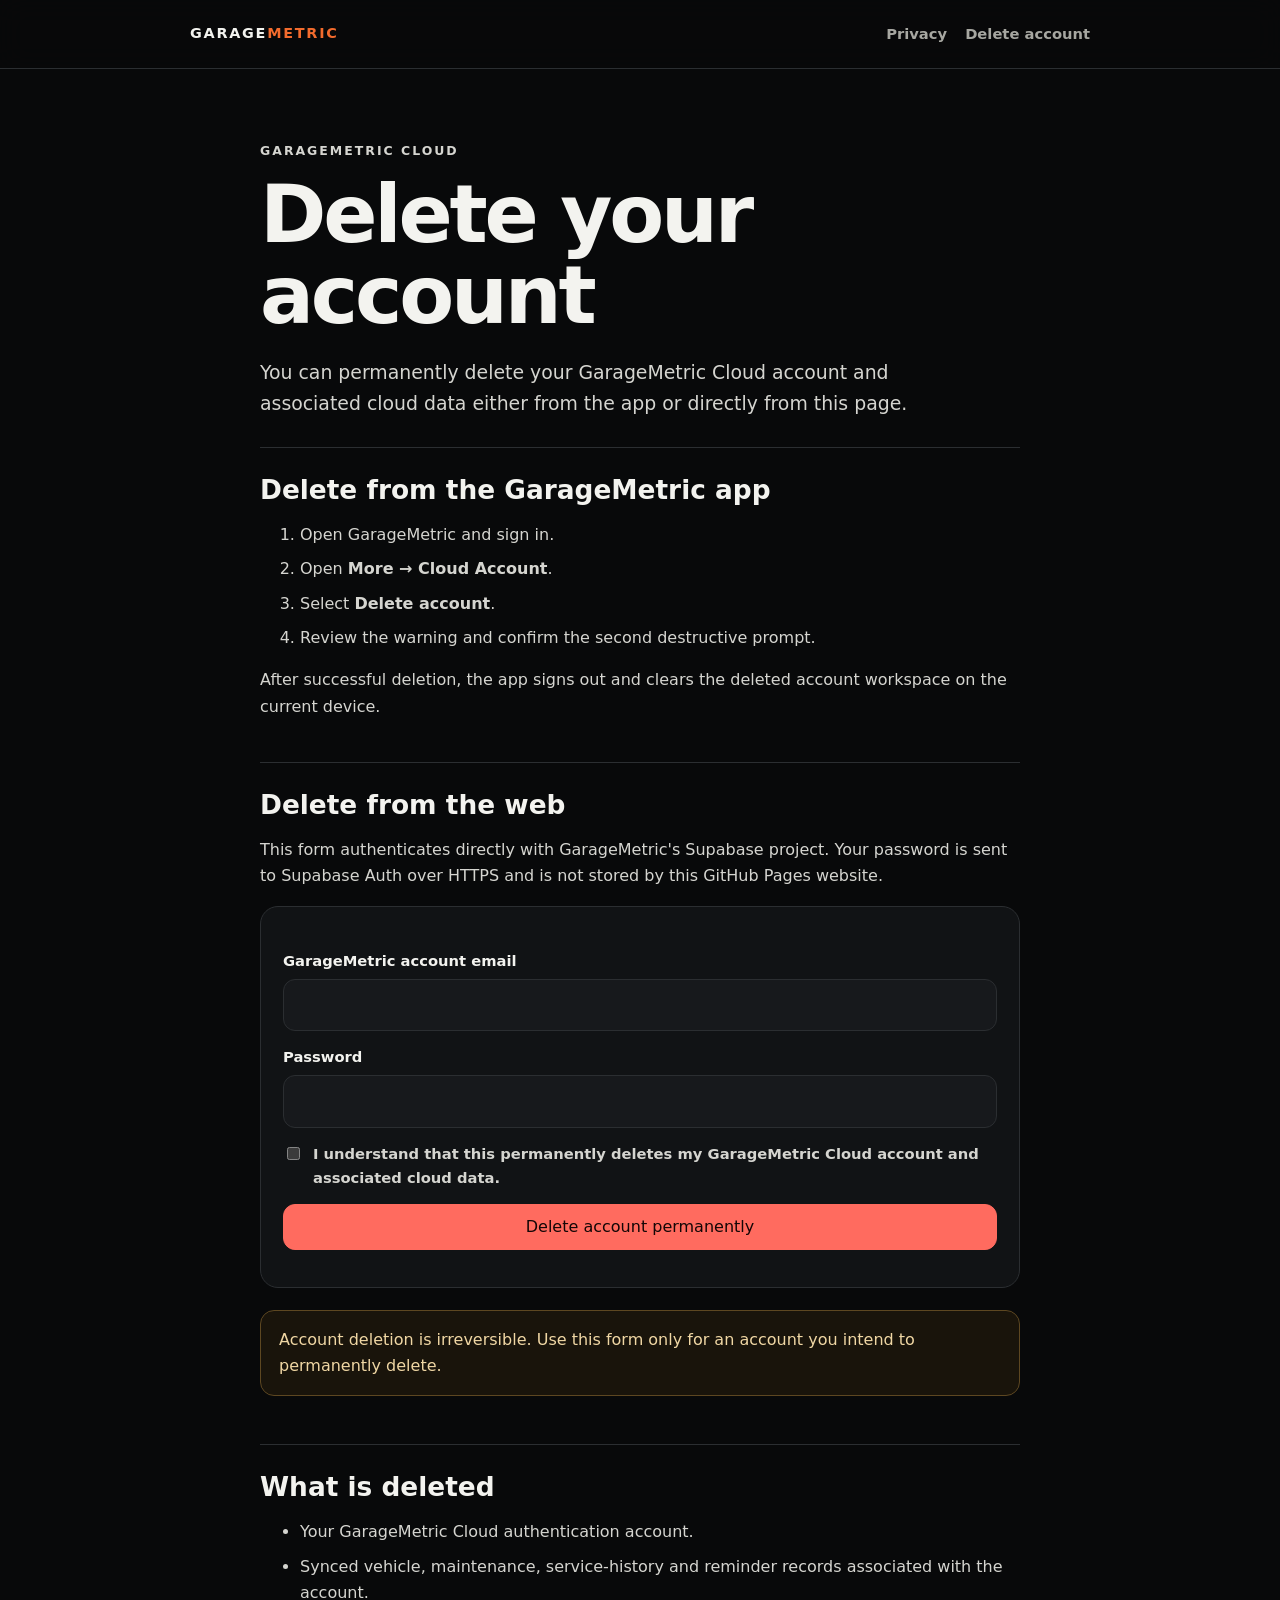
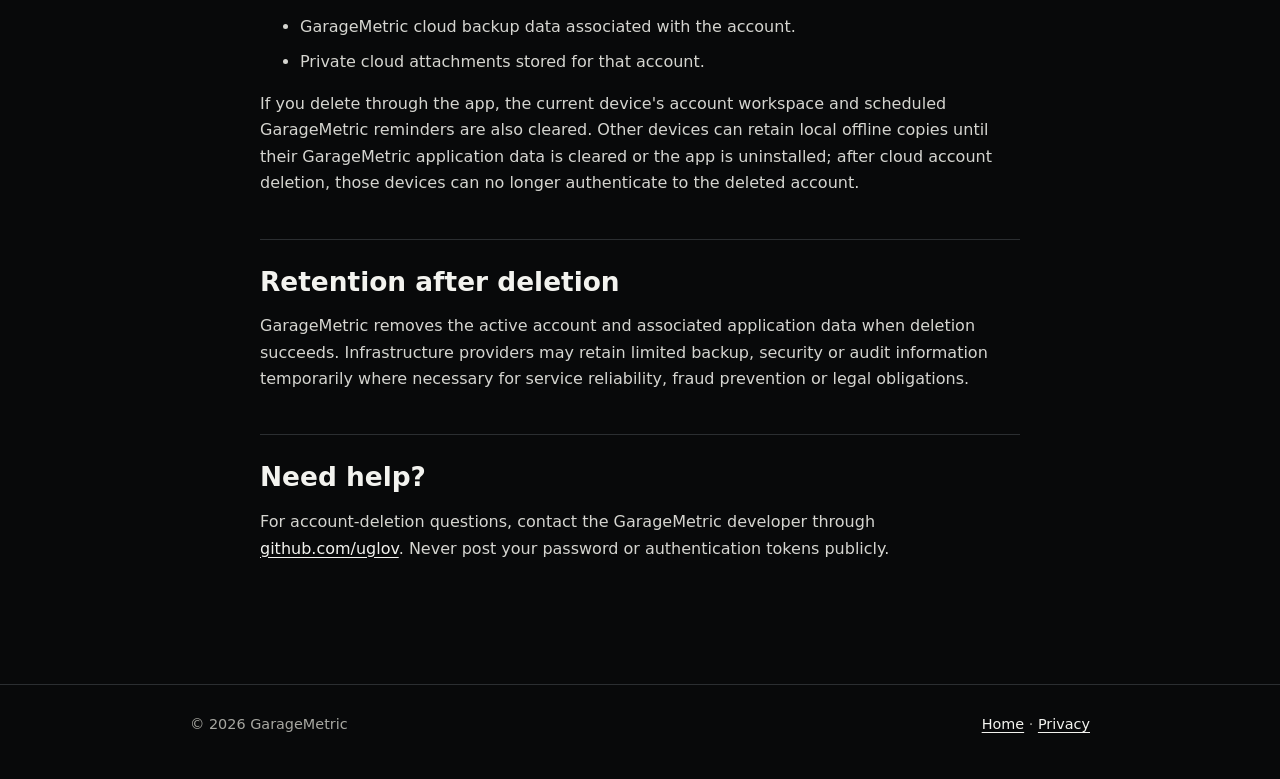
==== delete-account/index.html @ b531b298 "feat: add web account deletion flow" ====
<!doctype html>
<html lang="en">
<head>
  <meta charset="utf-8">
  <meta name="viewport" content="width=device-width,initial-scale=1">
  <meta name="description" content="Delete a GarageMetric account and associated cloud data.">
  <title>Delete Account · GarageMetric</title>
  <link rel="stylesheet" href="../styles.css">
</head>
<body>
<header class="site-header">
  <div class="shell nav">
    <a class="brand" href="../">GARAGE<span>METRIC</span></a>
    <nav class="nav-links" aria-label="Main navigation">
      <a href="../privacy/">Privacy</a>
      <a href="./">Delete account</a>
    </nav>
  </div>
</header>
<main>
  <div class="shell prose">
    <p class="kicker">GARAGEMETRIC CLOUD</p>
    <h1>Delete your account</h1>
    <p class="lead">
      You can permanently delete your GarageMetric Cloud account and associated
      cloud data either from the app or directly from this page.
    </p>

    <section>
      <h2>Delete from the GarageMetric app</h2>
      <ol>
        <li>Open GarageMetric and sign in.</li>
        <li>Open <strong>More → Cloud Account</strong>.</li>
        <li>Select <strong>Delete account</strong>.</li>
        <li>Review the warning and confirm the second destructive prompt.</li>
      </ol>
      <p>
        After successful deletion, the app signs out and clears the deleted
        account workspace on the current device.
      </p>
    </section>

    <section>
      <h2>Delete from the web</h2>
      <p>
        This form authenticates directly with GarageMetric's Supabase project.
        Your password is sent to Supabase Auth over HTTPS and is not stored by
        this GitHub Pages website.
      </p>

      <div class="card">
        <form id="delete-form" class="form">
          <label>
            GarageMetric account email
            <input id="email" type="email" autocomplete="username" required>
          </label>
          <label>
            Password
            <input id="password" type="password" autocomplete="current-password" required>
          </label>
          <label class="check">
            <input id="confirm" type="checkbox" required>
            <span>I understand that this permanently deletes my GarageMetric Cloud account and associated cloud data.</span>
          </label>
          <button id="delete-button" class="button danger" type="submit">Delete account permanently</button>
        </form>
        <p id="status" class="meta" role="status" aria-live="polite"></p>
      </div>

      <div class="notice">
        Account deletion is irreversible. Use this form only for an account you
        intend to permanently delete.
      </div>
    </section>

    <section>
      <h2>What is deleted</h2>
      <ul>
        <li>Your GarageMetric Cloud authentication account.</li>
        <li>Synced vehicle, maintenance, service-history and reminder records associated with the account.</li>
        <li>GarageMetric cloud backup data associated with the account.</li>
        <li>Private cloud attachments stored for that account.</li>
      </ul>
      <p>
        If you delete through the app, the current device's account workspace
        and scheduled GarageMetric reminders are also cleared. Other devices
        can retain local offline copies until their GarageMetric application
        data is cleared or the app is uninstalled; after cloud account deletion,
        those devices can no longer authenticate to the deleted account.
      </p>
    </section>

    <section>
      <h2>Retention after deletion</h2>
      <p>
        GarageMetric removes the active account and associated application data
        when deletion succeeds. Infrastructure providers may retain limited
        backup, security or audit information temporarily where necessary for
        service reliability, fraud prevention or legal obligations.
      </p>
    </section>

    <section>
      <h2>Need help?</h2>
      <p>
        For account-deletion questions, contact the GarageMetric developer
        through <a href="https://github.com/uglov" rel="noopener">github.com/uglov</a>.
        Never post your password or authentication tokens publicly.
      </p>
    </section>
  </div>
</main>
<footer class="footer">
  <div class="shell footer-row">
    <span>© 2026 GarageMetric</span>
    <span><a href="../">Home</a> · <a href="../privacy/">Privacy</a></span>
  </div>
</footer>

<script type="module">
  import { createClient } from 'https://esm.sh/@supabase/supabase-js@2';

  const supabase = createClient(
    'https://bjilhaqxdiahhsifgjwq.supabase.co',
    'sb_publishable_UfRLtL2JNu8vcKuX-IXF0g_2H0YJZNK',
    {
      auth: {
        persistSession: false,
        autoRefreshToken: false,
        detectSessionInUrl: false,
      },
    },
  );

  const form = document.getElementById('delete-form');
  const email = document.getElementById('email');
  const password = document.getElementById('password');
  const confirm = document.getElementById('confirm');
  const button = document.getElementById('delete-button');
  const status = document.getElementById('status');

  function show(message, kind='meta') {
    status.className = kind;
    status.textContent = message;
  }

  form.addEventListener('submit', async event => {
    event.preventDefault();
    if (!confirm.checked) return;

    button.disabled = true;
    show('Authenticating and deleting your account…');

    try {
      const { error: signInError } = await supabase.auth.signInWithPassword({
        email: email.value.trim(),
        password: password.value,
      });

      if (signInError) {
        throw new Error('Could not authenticate this GarageMetric account. Check the email and password.');
      }

      const { data, error } = await supabase.functions.invoke('delete-account', {
        body: { confirm: true },
      });

      if (error || !data || data.deleted !== true) {
        throw new Error('Account deletion could not be completed. Please try again.');
      }

      try {
        await supabase.auth.signOut({ scope: 'local' });
      } catch {}

      form.reset();
      form.hidden = true;
      show('Your GarageMetric Cloud account and associated cloud data were deleted.', 'success');
    } catch (error) {
      show(error instanceof Error ? error.message : String(error), 'error');
      button.disabled = false;
    }
  });
</script>
</body>
</html>
---- styles.css ----
:root{
  color-scheme:dark;
  --bg:#08090a;--surface:#111315;--surface-2:#17191c;
  --text:#f3f3ef;--muted:#a7a7a1;--line:#2b2e31;
  --accent:#f36b2d;--danger:#ff6b5f;--max:900px;
}
*{box-sizing:border-box}
html{scroll-behavior:smooth}
body{margin:0;background:var(--bg);color:var(--text);font-family:Inter,ui-sans-serif,system-ui,-apple-system,BlinkMacSystemFont,"Segoe UI",sans-serif;line-height:1.65}
a{color:var(--text);text-underline-offset:3px}a:hover{color:var(--accent)}
.shell{width:min(calc(100% - 32px),var(--max));margin:0 auto}
.site-header{position:sticky;top:0;z-index:10;background:rgba(8,9,10,.88);backdrop-filter:blur(14px);border-bottom:1px solid var(--line)}
.nav{min-height:68px;display:flex;align-items:center;justify-content:space-between;gap:20px}
.brand{text-decoration:none;font-weight:900;letter-spacing:.12em;font-size:.9rem}.brand span{color:var(--accent)}
.nav-links{display:flex;gap:18px;flex-wrap:wrap}.nav-links a{text-decoration:none;color:var(--muted);font-size:.92rem;font-weight:700}.nav-links a:hover{color:var(--text)}
main{padding:72px 0 80px}.hero{padding:44px 0 54px}
.kicker{margin:0 0 12px;color:var(--accent);font-size:.78rem;font-weight:900;letter-spacing:.16em}
h1{font-size:clamp(2.5rem,7vw,5rem);line-height:1.02;letter-spacing:-.04em;margin:0 0 20px}
h2{font-size:1.65rem;line-height:1.2;margin:0 0 14px}h3{font-size:1.05rem;margin:22px 0 6px}
.lead{max-width:720px;font-size:1.18rem;color:var(--muted);margin:0 0 28px}
.actions{display:flex;gap:12px;flex-wrap:wrap}
.button{display:inline-flex;align-items:center;justify-content:center;min-height:46px;padding:0 18px;border-radius:12px;background:var(--accent);color:#fff;text-decoration:none;font-weight:900;border:1px solid var(--accent);cursor:pointer;font:inherit}
.button.secondary{background:transparent;border-color:var(--line);color:var(--text)}.button.danger{background:var(--danger);border-color:var(--danger);color:#130606}.button:disabled{opacity:.55;cursor:not-allowed}
.grid{display:grid;grid-template-columns:repeat(3,minmax(0,1fr));gap:14px;margin-top:34px}
.card{background:var(--surface);border:1px solid var(--line);border-radius:18px;padding:22px}.card p:last-child{margin-bottom:0}
.muted,.meta{color:var(--muted)}.meta{font-size:.9rem}.prose{max-width:760px}.prose section{padding:26px 0;border-top:1px solid var(--line)}.prose p,.prose ul,.prose ol{color:#d5d5d0}.prose li+li{margin-top:8px}
.notice{margin:22px 0;padding:16px 18px;border-radius:14px;border:1px solid #5d4721;background:#19140b;color:#f0d7a4}
.success{padding:14px 16px;border-radius:12px;border:1px solid #315c40;background:#0f1912;color:#bde6c9}
.error{padding:14px 16px;border-radius:12px;border:1px solid #6d302b;background:#1d0e0c;color:#ffc3bd}
.form{display:grid;gap:14px;margin-top:20px}label{font-weight:800;font-size:.92rem}
input[type="email"],input[type="password"]{width:100%;margin-top:6px;border:1px solid var(--line);border-radius:12px;background:var(--surface-2);color:var(--text);padding:13px 14px;font:inherit}
.check{display:flex;align-items:flex-start;gap:10px;color:#d5d5d0}.check input{margin-top:5px}
.footer{border-top:1px solid var(--line);padding:28px 0 42px;color:var(--muted);font-size:.9rem}.footer-row{display:flex;justify-content:space-between;gap:20px;flex-wrap:wrap}
code{background:var(--surface-2);padding:.15em .35em;border-radius:6px}
@media(max-width:720px){.nav{align-items:flex-start;padding:16px 0;flex-direction:column}.grid{grid-template-columns:1fr}main{padding-top:42px}}
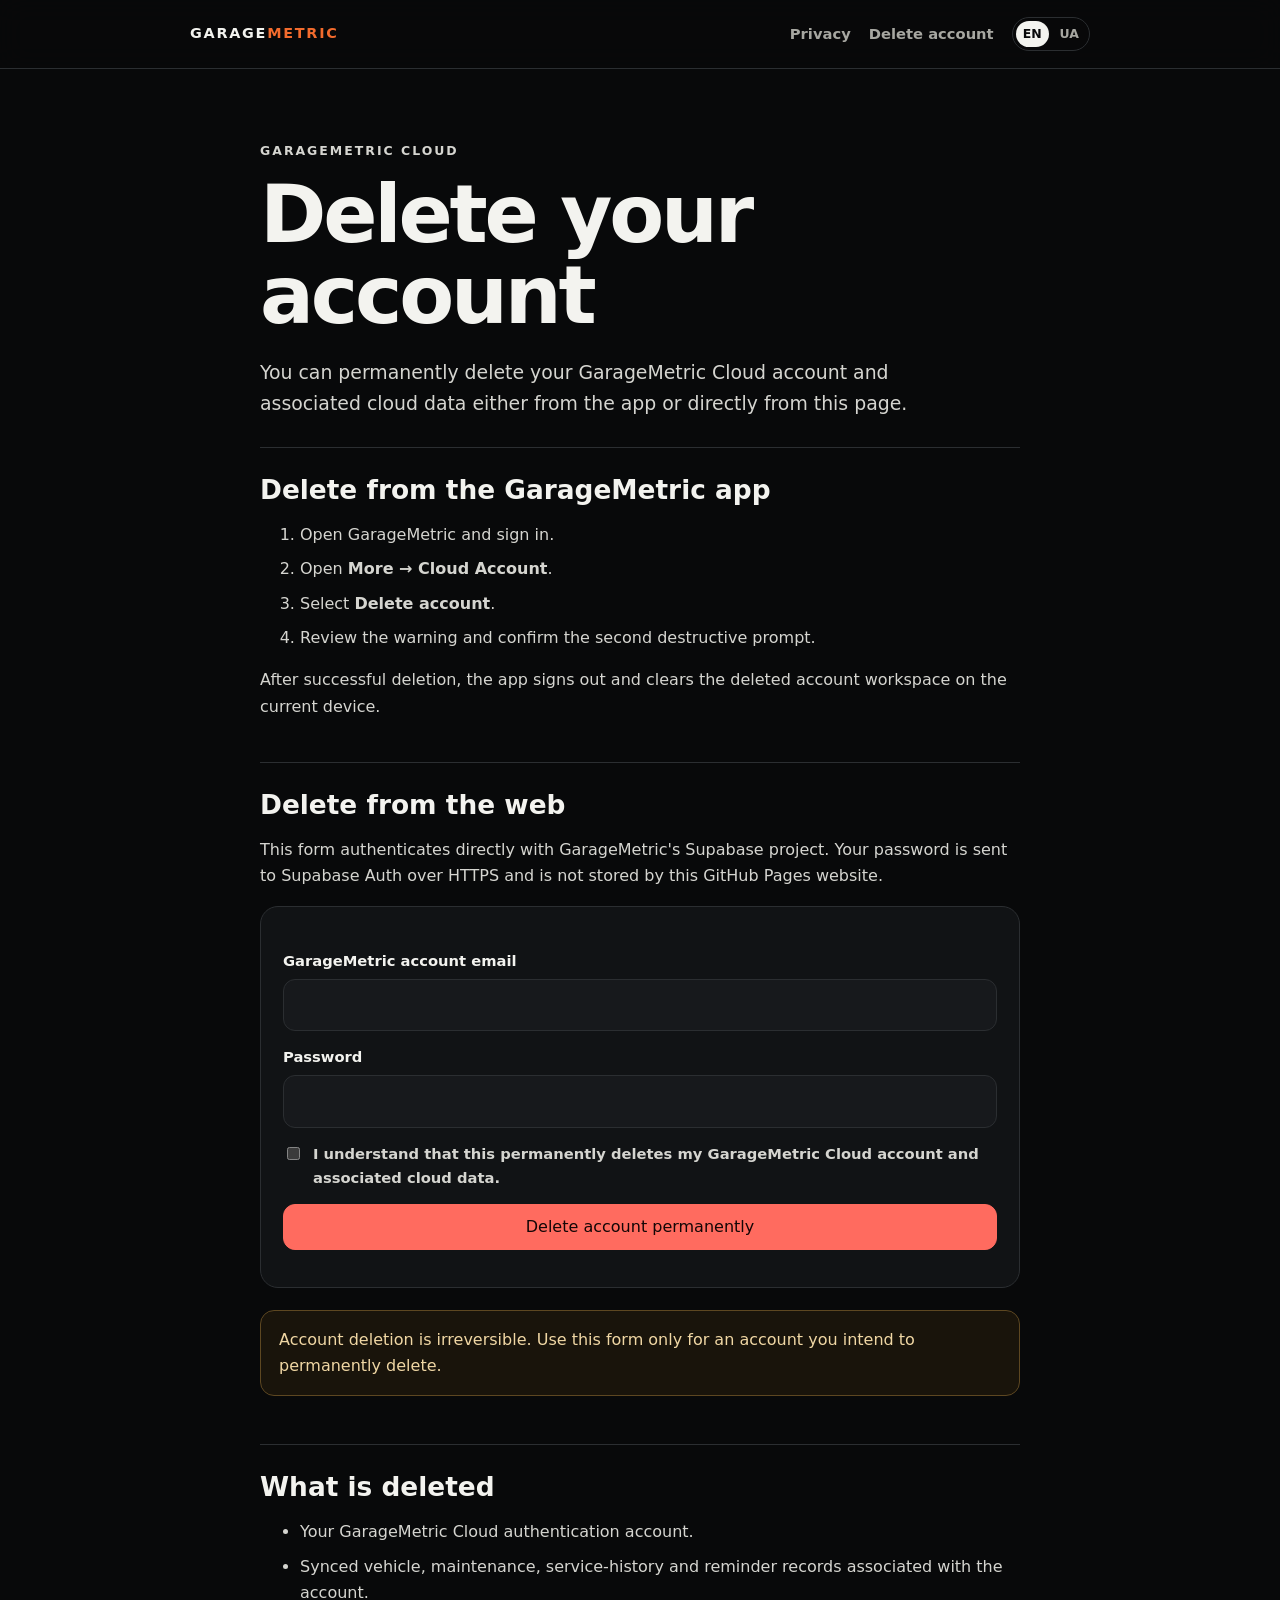
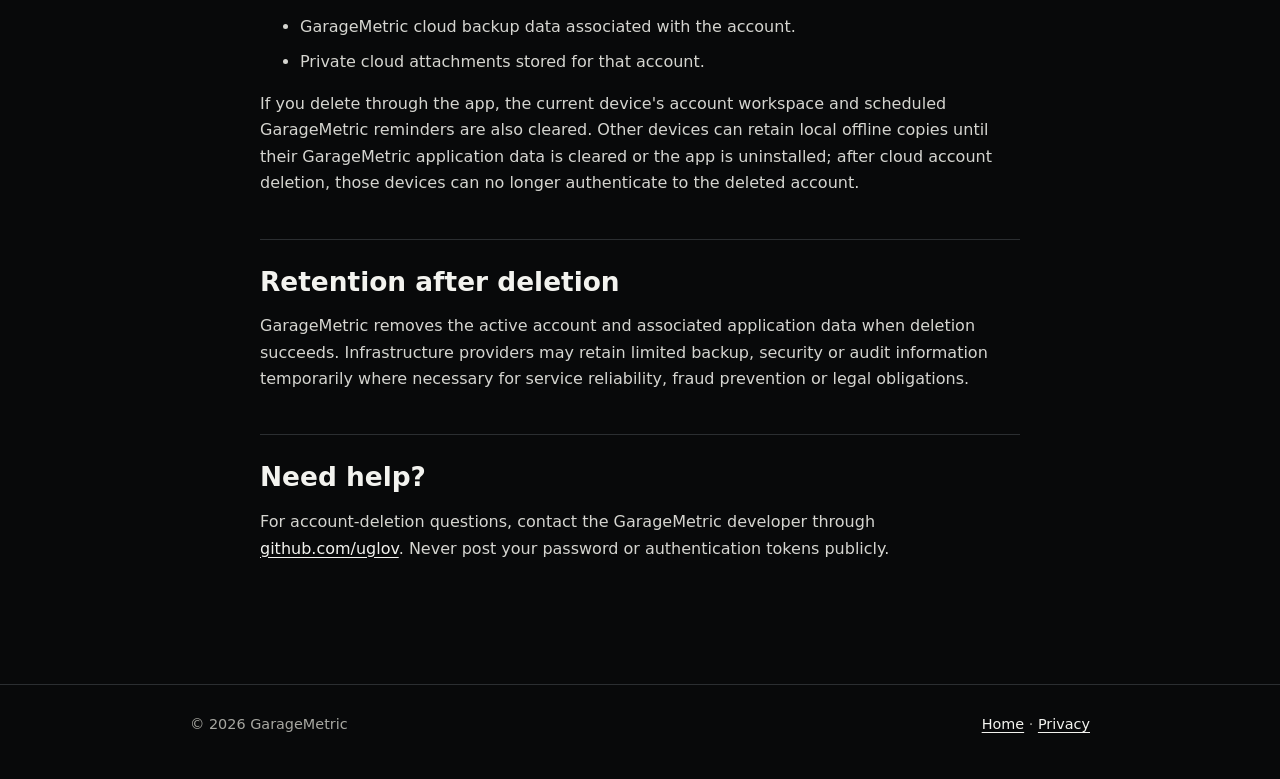
==== commit c5b3f44d: "feat(i18n): link English deletion page to Ukrainian version" ====
--- a/delete-account/index.html
+++ b/delete-account/index.html
@@ -4,6 +4,8 @@
   <meta charset="utf-8">
   <meta name="viewport" content="width=device-width,initial-scale=1">
   <meta name="description" content="Delete a GarageMetric account and associated cloud data.">
+  <link rel="alternate" hreflang="en" href="https://uglov.github.io/garagemetric-site/delete-account/">
+  <link rel="alternate" hreflang="uk" href="https://uglov.github.io/garagemetric-site/uk/delete-account/">
   <title>Delete Account · GarageMetric</title>
   <link rel="stylesheet" href="../styles.css">
 </head>
@@ -14,6 +16,10 @@
     <nav class="nav-links" aria-label="Main navigation">
       <a href="../privacy/">Privacy</a>
       <a href="./">Delete account</a>
+      <span class="lang-switch" aria-label="Language">
+        <a class="active" href="./" lang="en">EN</a>
+        <a href="../uk/delete-account/" lang="uk">UA</a>
+      </span>
     </nav>
   </div>
 </header>
@@ -117,20 +123,9 @@
   </div>
 </footer>
 
-<script type="module">
-  import { createClient } from 'https://esm.sh/@supabase/supabase-js@2';
-
-  const supabase = createClient(
-    'https://bjilhaqxdiahhsifgjwq.supabase.co',
-    'sb_publishable_UfRLtL2JNu8vcKuX-IXF0g_2H0YJZNK',
-    {
-      auth: {
-        persistSession: false,
-        autoRefreshToken: false,
-        detectSessionInUrl: false,
-      },
-    },
-  );
+<script>
+  const supabaseUrl = 'https://bjilhaqxdiahhsifgjwq.supabase.co';
+  const publishableKey = 'sb_publishable_UfRLtL2JNu8vcKuX-IXF0g_2H0YJZNK';
 
   const form = document.getElementById('delete-form');
   const email = document.getElementById('email');
@@ -144,6 +139,62 @@
     status.textContent = message;
   }
 
+  async function authenticate(accountEmail, accountPassword) {
+    const response = await fetch(
+      `${supabaseUrl}/auth/v1/token?grant_type=password`,
+      {
+        method: 'POST',
+        headers: {
+          apikey: publishableKey,
+          'Content-Type': 'application/json',
+        },
+        body: JSON.stringify({
+          email: accountEmail,
+          password: accountPassword,
+        }),
+      },
+    );
+
+    if (!response.ok) {
+      throw new Error(
+        'Could not authenticate this GarageMetric account. Check the email and password.',
+      );
+    }
+
+    const data = await response.json();
+    if (!data?.access_token) {
+      throw new Error('Authentication returned an invalid response.');
+    }
+
+    return data.access_token;
+  }
+
+  async function deleteAccount(accessToken) {
+    const response = await fetch(
+      `${supabaseUrl}/functions/v1/delete-account`,
+      {
+        method: 'POST',
+        headers: {
+          apikey: publishableKey,
+          Authorization: `Bearer ${accessToken}`,
+          'Content-Type': 'application/json',
+        },
+        body: JSON.stringify({ confirm: true }),
+      },
+    );
+
+    let data = null;
+    try {
+      data = await response.json();
+    } catch {}
+
+    if (!response.ok || data?.deleted !== true) {
+      throw new Error(
+        data?.error || 'Account deletion could not be completed. Please try again.',
+      );
+    }
+  }
+
   form.addEventListener('submit', async event => {
     event.preventDefault();
     if (!confirm.checked) return;
@@ -151,33 +202,32 @@
     button.disabled = true;
     show('Authenticating and deleting your account…');
 
+    let accessToken = null;
+
     try {
-      const { error: signInError } = await supabase.auth.signInWithPassword({
-        email: email.value.trim(),
-        password: password.value,
-      });
-
-      if (signInError) {
-        throw new Error('Could not authenticate this GarageMetric account. Check the email and password.');
-      }
-
-      const { data, error } = await supabase.functions.invoke('delete-account', {
-        body: { confirm: true },
-      });
-
-      if (error || !data || data.deleted !== true) {
-        throw new Error('Account deletion could not be completed. Please try again.');
-      }
-
-      try {
-        await supabase.auth.signOut({ scope: 'local' });
-      } catch {}
-
+      accessToken = await authenticate(
+        email.value.trim(),
+        password.value,
+      );
+
+      await deleteAccount(accessToken);
+
+      accessToken = null;
+      password.value = '';
       form.reset();
       form.hidden = true;
-      show('Your GarageMetric Cloud account and associated cloud data were deleted.', 'success');
+
+      show(
+        'Your GarageMetric Cloud account and associated cloud data were deleted.',
+        'success',
+      );
     } catch (error) {
-      show(error instanceof Error ? error.message : String(error), 'error');
+      accessToken = null;
+      password.value = '';
+      show(
+        error instanceof Error ? error.message : String(error),
+        'error',
+      );
       button.disabled = false;
     }
   });
--- a/styles.css
+++ b/styles.css
@@ -12,7 +12,7 @@
 .site-header{position:sticky;top:0;z-index:10;background:rgba(8,9,10,.88);backdrop-filter:blur(14px);border-bottom:1px solid var(--line)}
 .nav{min-height:68px;display:flex;align-items:center;justify-content:space-between;gap:20px}
 .brand{text-decoration:none;font-weight:900;letter-spacing:.12em;font-size:.9rem}.brand span{color:var(--accent)}
-.nav-links{display:flex;gap:18px;flex-wrap:wrap}.nav-links a{text-decoration:none;color:var(--muted);font-size:.92rem;font-weight:700}.nav-links a:hover{color:var(--text)}
+.nav-links{display:flex;gap:18px;flex-wrap:wrap;align-items:center}.nav-links a{text-decoration:none;color:var(--muted);font-size:.92rem;font-weight:700}.nav-links a:hover{color:var(--text)}.lang-switch{display:inline-flex;gap:4px;padding:3px;border:1px solid var(--line);border-radius:999px}.lang-switch a{padding:3px 7px;border-radius:999px;font-size:.78rem}.lang-switch a.active{background:var(--text);color:var(--bg)}
 main{padding:72px 0 80px}.hero{padding:44px 0 54px}
 .kicker{margin:0 0 12px;color:var(--accent);font-size:.78rem;font-weight:900;letter-spacing:.16em}
 h1{font-size:clamp(2.5rem,7vw,5rem);line-height:1.02;letter-spacing:-.04em;margin:0 0 20px}
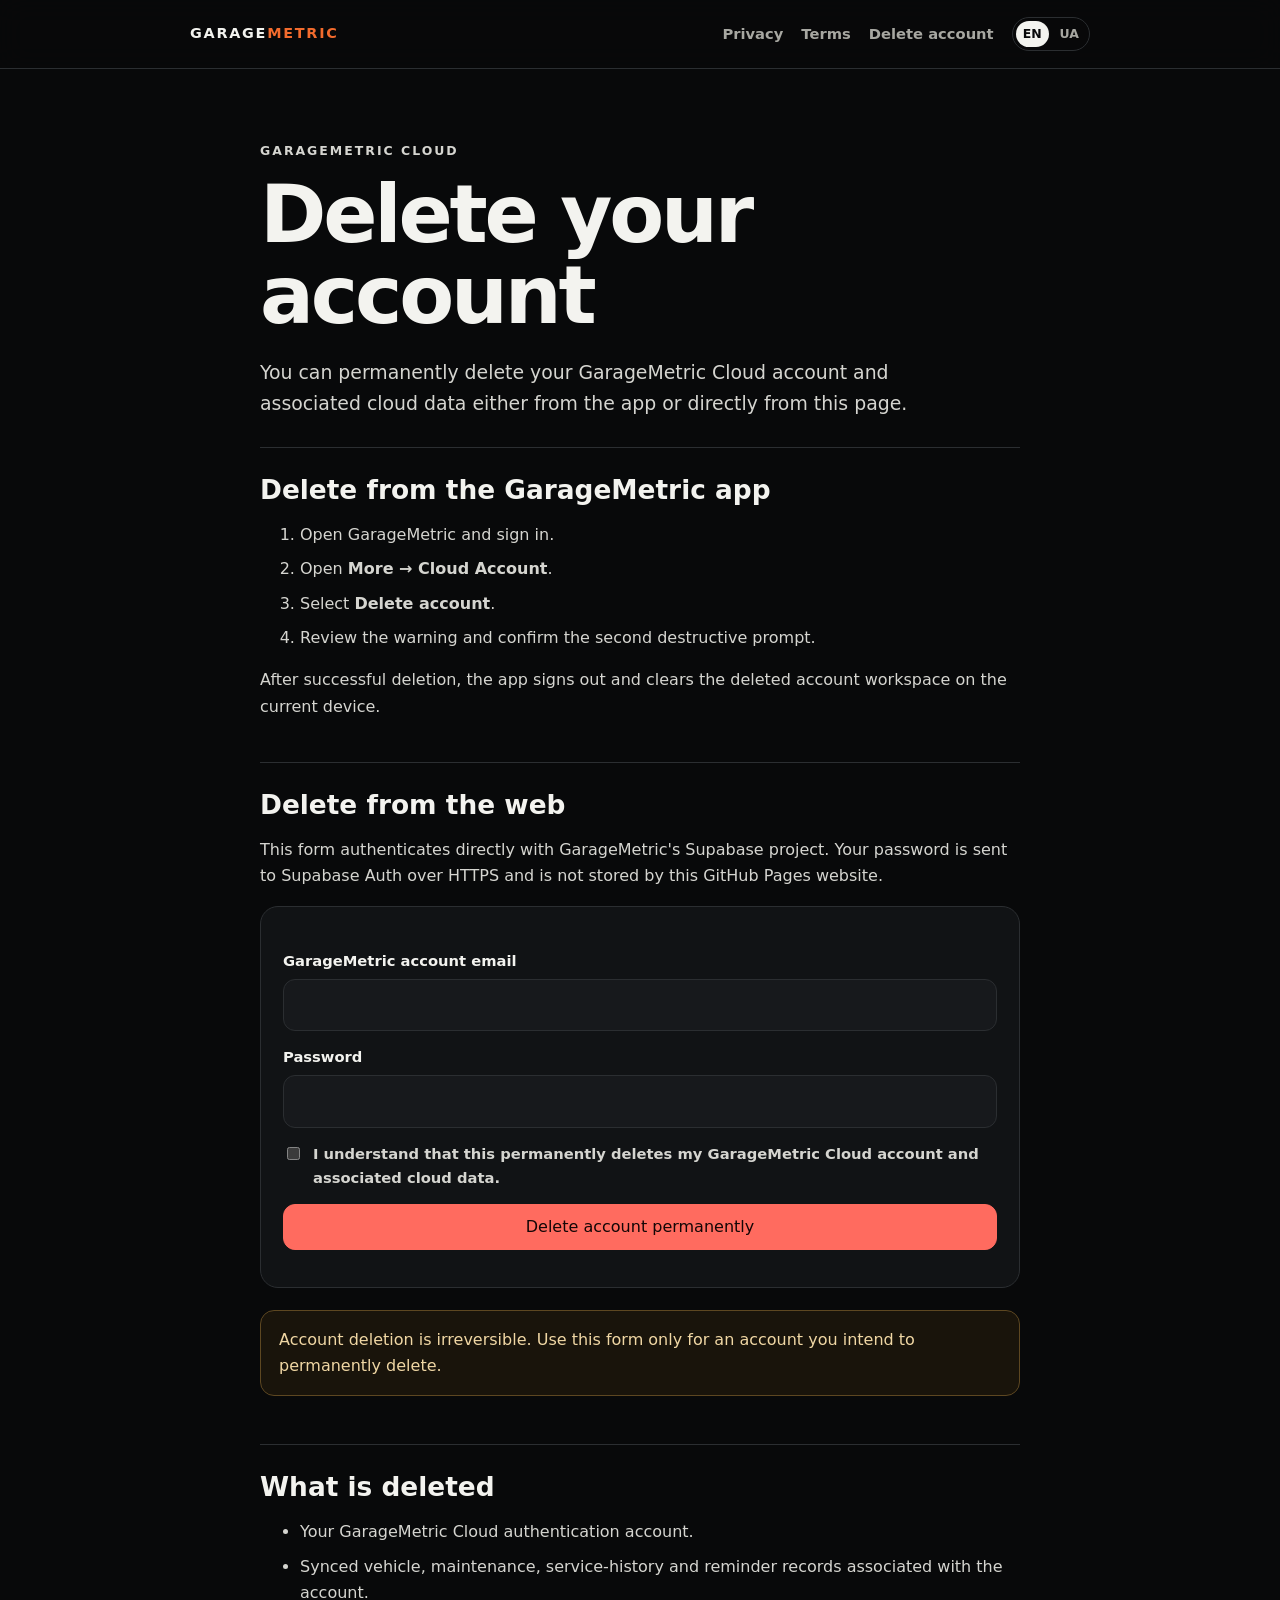
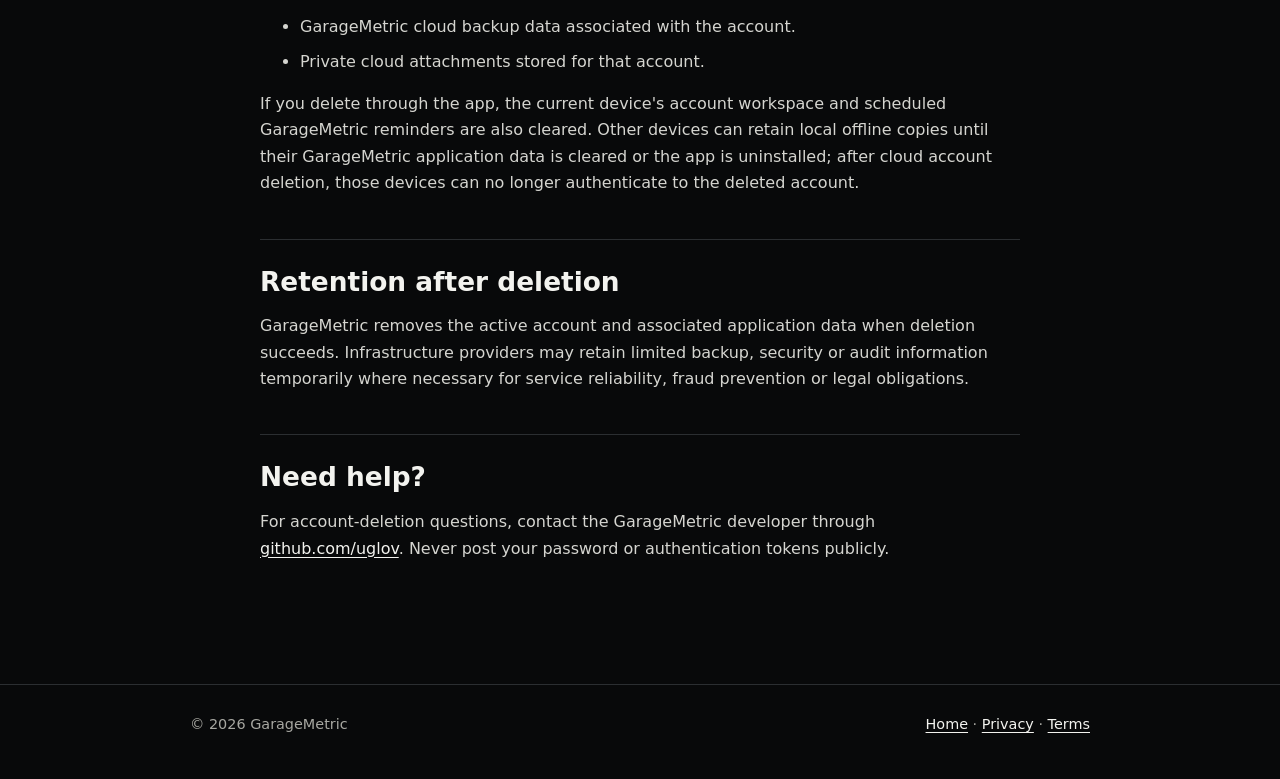
==== commit 20ff9889: "feat(site): link Terms from English deletion page" ====
--- a/delete-account/index.html
+++ b/delete-account/index.html
@@ -15,6 +15,7 @@
     <a class="brand" href="../">GARAGE<span>METRIC</span></a>
     <nav class="nav-links" aria-label="Main navigation">
       <a href="../privacy/">Privacy</a>
+      <a href="../terms/">Terms</a>
       <a href="./">Delete account</a>
       <span class="lang-switch" aria-label="Language">
         <a class="active" href="./" lang="en">EN</a>
@@ -119,7 +120,7 @@
 <footer class="footer">
   <div class="shell footer-row">
     <span>© 2026 GarageMetric</span>
-    <span><a href="../">Home</a> · <a href="../privacy/">Privacy</a></span>
+    <span><a href="../">Home</a> · <a href="../privacy/">Privacy</a> · <a href="../terms/">Terms</a></span>
   </div>
 </footer>
 
